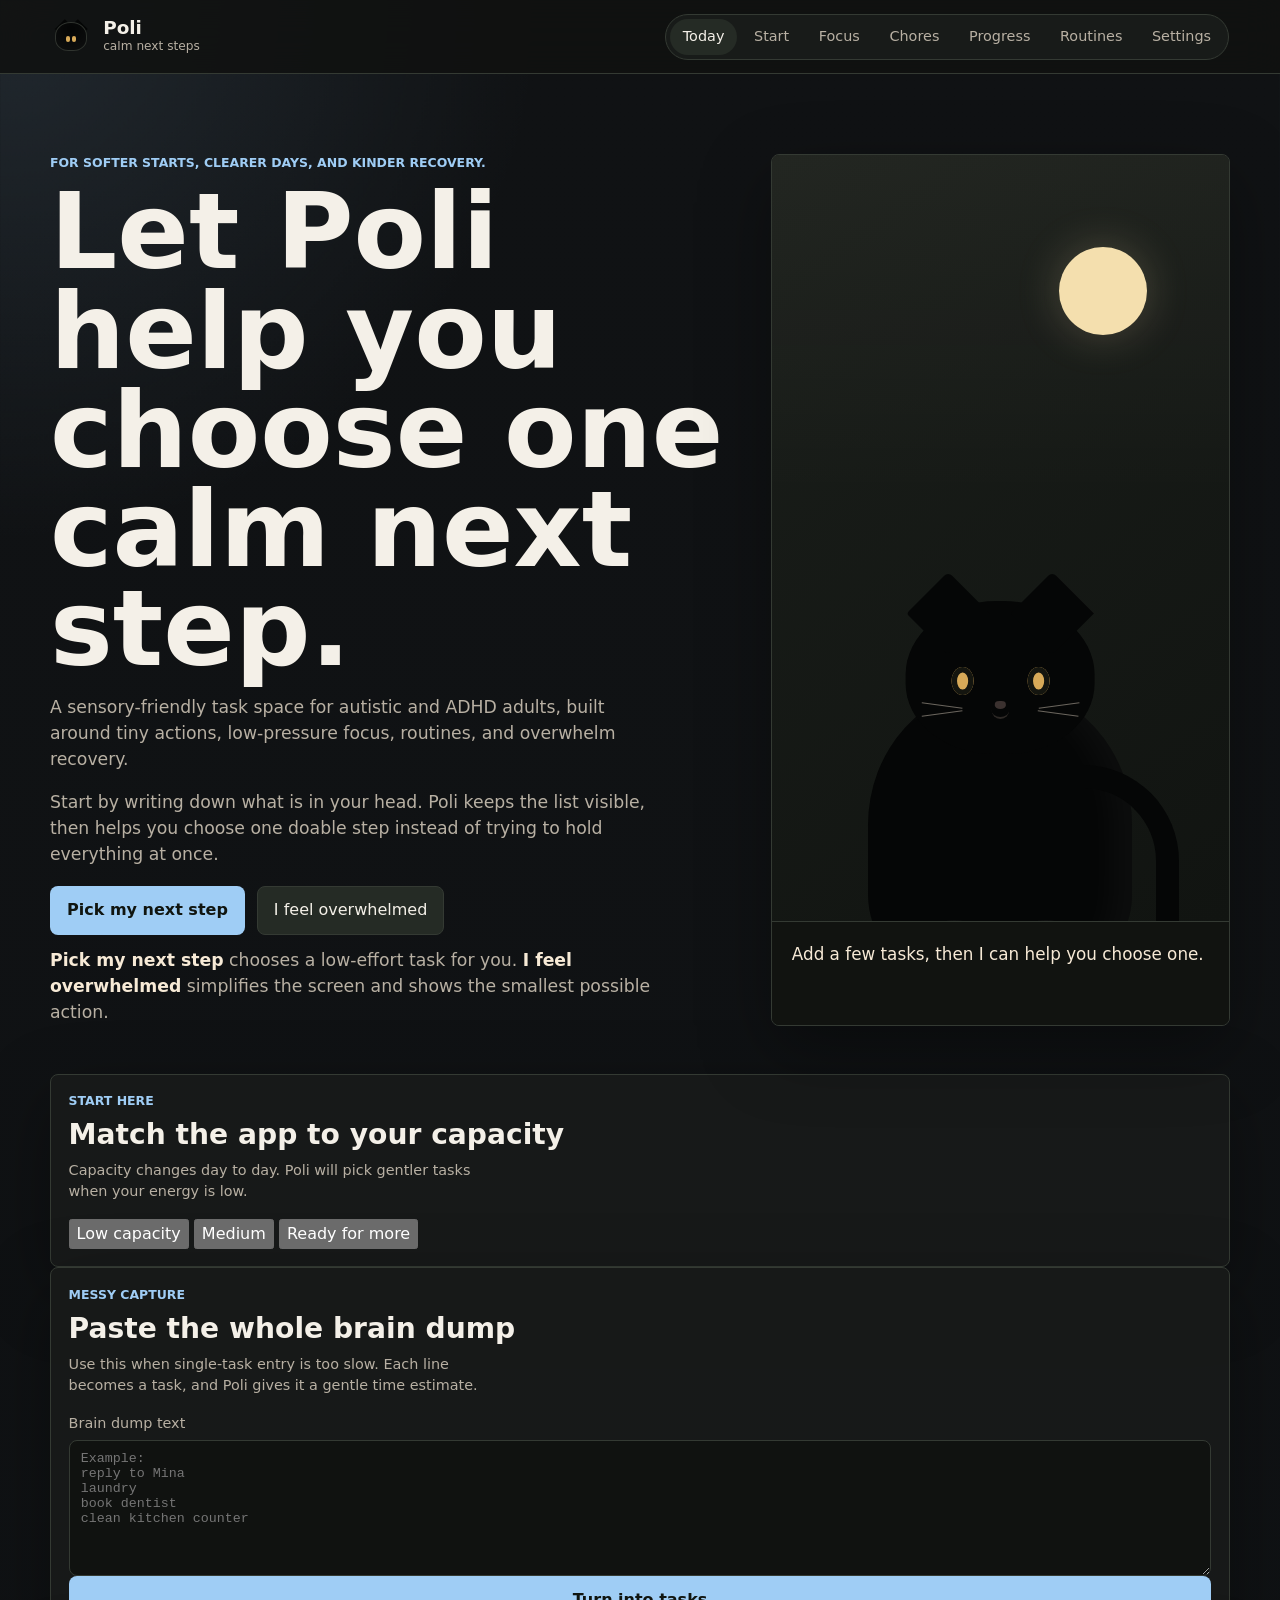
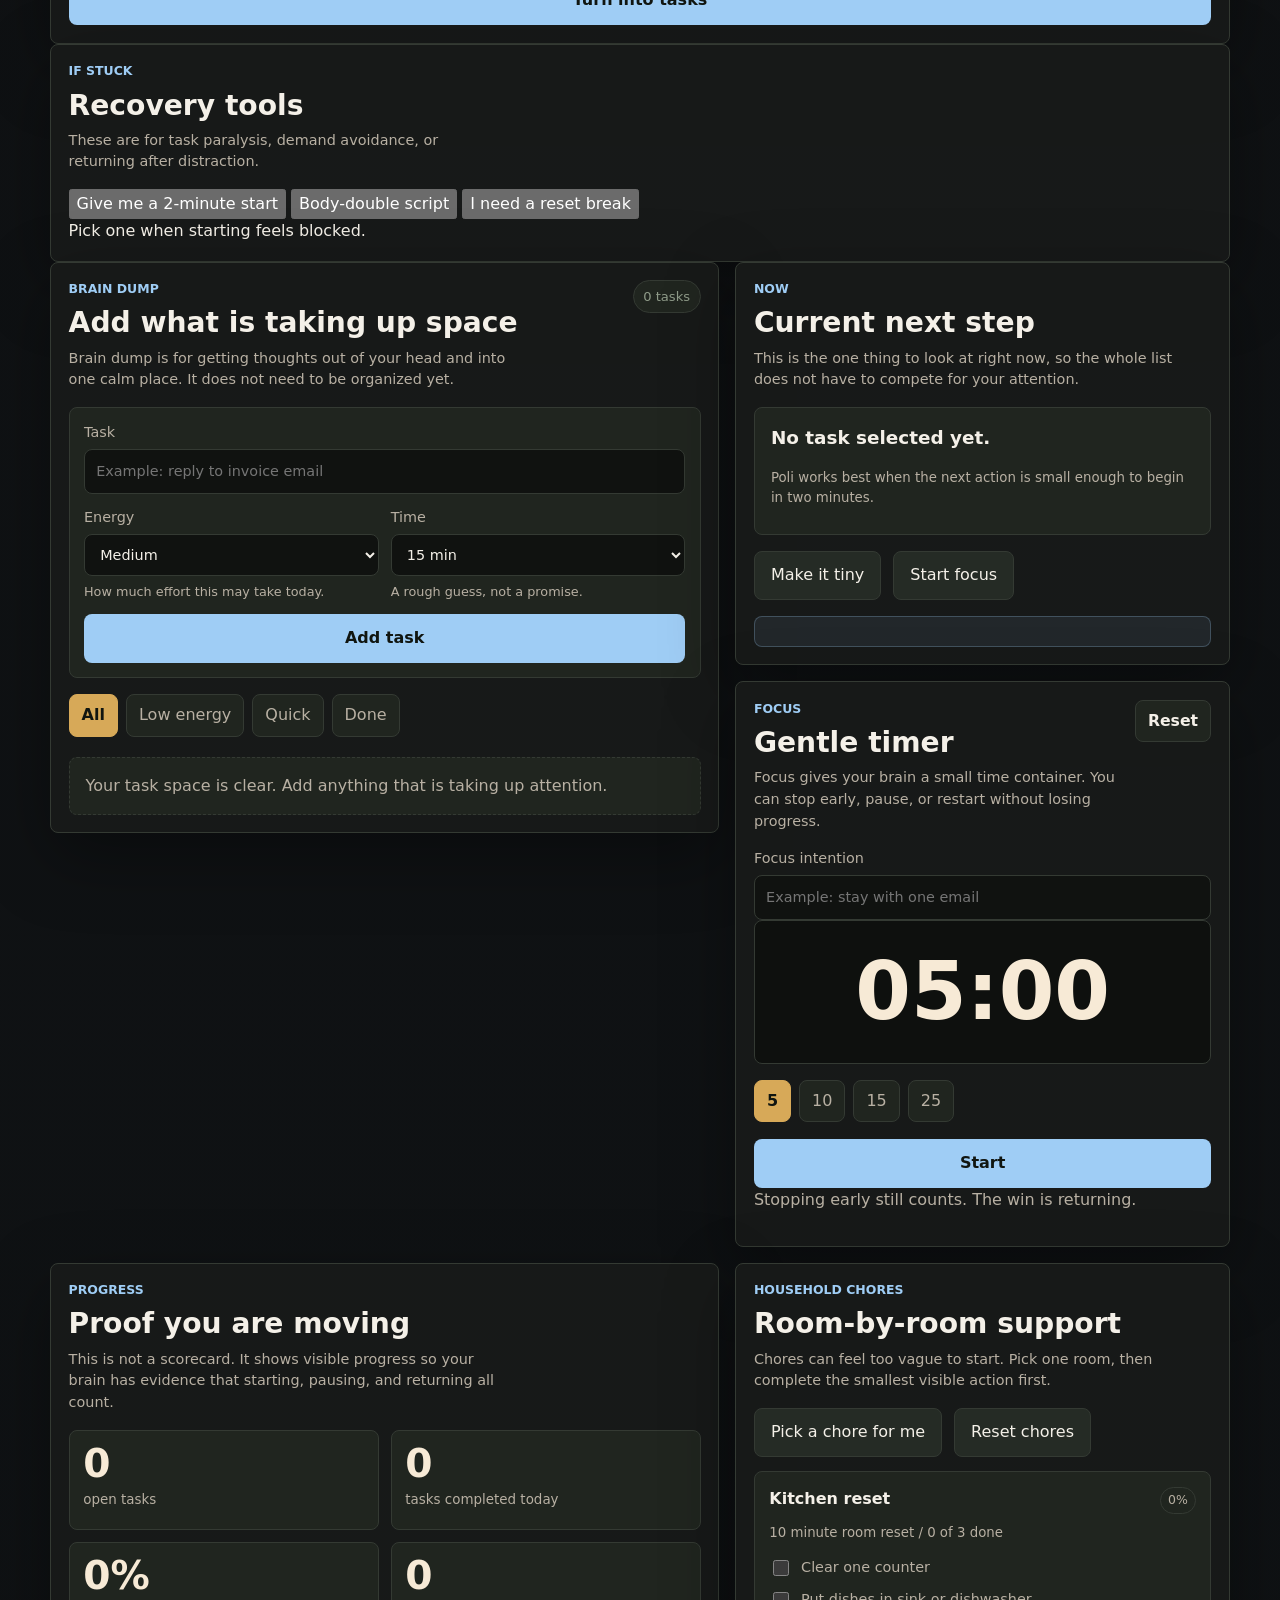
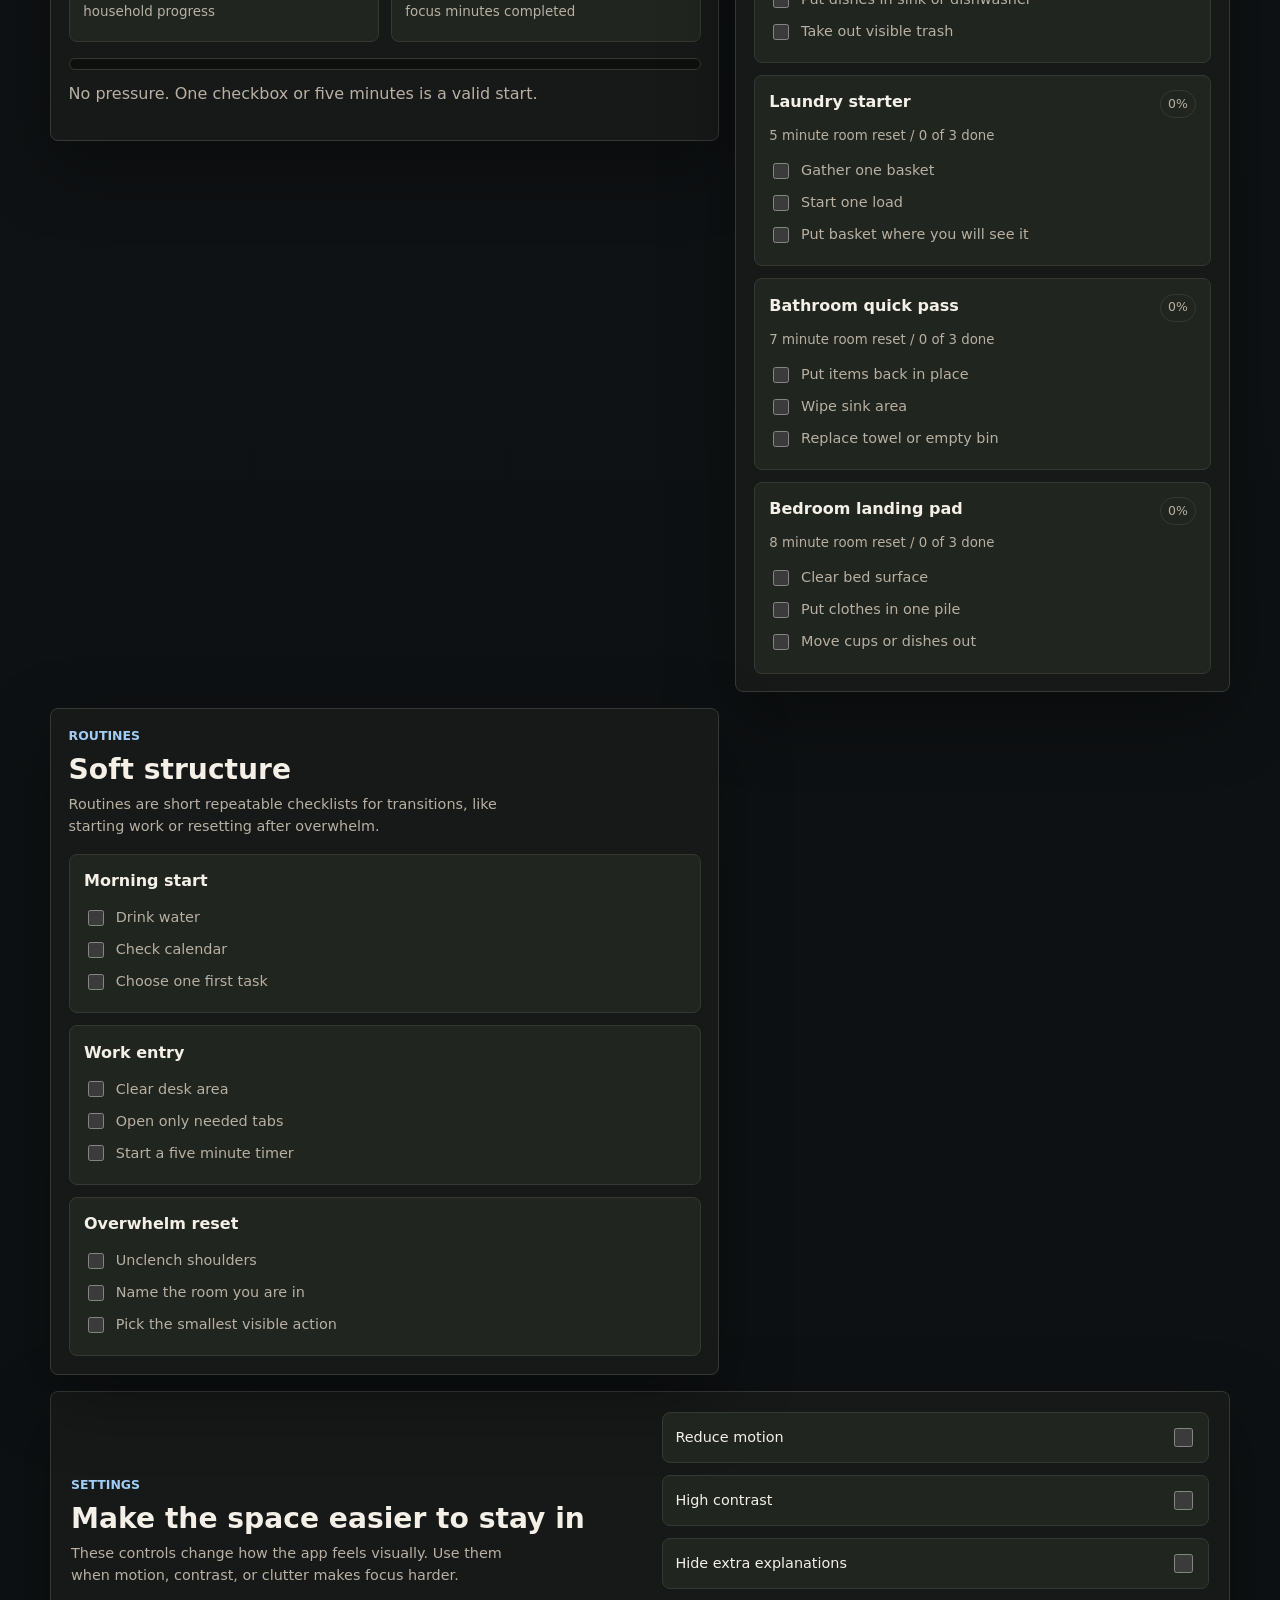
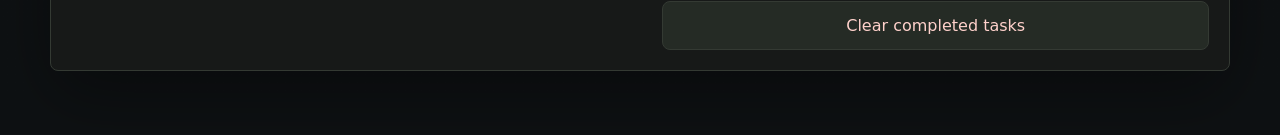
==== index.html @ 19260f9b "Refactor: Move files to root directory" ====
<!doctype html>
<html lang="en">
  <head>
    <meta charset="utf-8">
    <meta name="viewport" content="width=device-width, initial-scale=1">
    <meta name="description" content="Poli is a calm, sensory-friendly productivity app for autistic and ADHD adults.">
    <title>Poli | Calm Productivity</title>
    <link rel="stylesheet" href="styles.css">
  </head>
  <body>
    <div class="app-shell" data-theme="dim">
      <header class="topbar">
        <a class="brand" href="#today" aria-label="Poli home">
          <span class="cat-mark" aria-hidden="true">
            <span class="cat-ear left"></span>
            <span class="cat-ear right"></span>
            <span class="cat-face">
              <span class="cat-eye left"></span>
              <span class="cat-eye right"></span>
            </span>
          </span>
          <span>
            <strong>Poli</strong>
            <small>calm next steps</small>
          </span>
        </a>

        <nav class="section-tabs" aria-label="App sections">
          <a href="#today" class="active">Today</a>
          <a href="#start">Start</a>
          <a href="#focus">Focus</a>
          <a href="#chores">Chores</a>
          <a href="#dashboard">Progress</a>
          <a href="#routines">Routines</a>
          <a href="#settings">Settings</a>
        </nav>
      </header>

      <main>
        <section class="hero" id="today" aria-labelledby="hero-title">
          <div class="hero-copy">
            <p class="eyebrow">For softer starts, clearer days, and kinder recovery.</p>
            <h1 id="hero-title">Let Poli help you choose one calm next step.</h1>
            <p>
              A sensory-friendly task space for autistic and ADHD adults, built around tiny actions,
              low-pressure focus, routines, and overwhelm recovery.
            </p>
            <p class="help-copy">
              Start by writing down what is in your head. Poli keeps the list visible, then helps you
              choose one doable step instead of trying to hold everything at once.
            </p>
            <div class="hero-actions">
              <button class="primary-action" id="pickTaskButton" type="button">Pick my next step</button>
              <button class="secondary-action" id="overwhelmButton" type="button">I feel overwhelmed</button>
            </div>
            <p class="button-help">
              <strong>Pick my next step</strong> chooses a low-effort task for you. <strong>I feel overwhelmed</strong>
              simplifies the screen and shows the smallest possible action.
            </p>
          </div>

          <aside class="companion-panel" aria-label="Poli companion">
            <div class="cat-portrait" aria-hidden="true">
              <div class="moon"></div>
              <div class="cat-body">
                <div class="cat-head">
                  <span class="portrait-ear left"></span>
                  <span class="portrait-ear right"></span>
                  <span class="portrait-eye left"></span>
                  <span class="portrait-eye right"></span>
                  <span class="portrait-nose"></span>
                  <span class="portrait-mouth"></span>
                  <span class="whisker whisker-left-one"></span>
                  <span class="whisker whisker-left-two"></span>
                  <span class="whisker whisker-right-one"></span>
                  <span class="whisker whisker-right-two"></span>
                </div>
                <span class="cat-paw left"></span>
                <span class="cat-paw right"></span>
                <div class="cat-tail"></div>
              </div>
            </div>
            <div class="poli-note" id="poliNote" aria-live="polite">
              Add a few tasks, then I can help you choose one.
            </div>
          </aside>
        </section>

        <section class="launch-pad" id="start" aria-label="Start support">
          <div class="panel checkin-panel">
            <div class="panel-heading">
              <div>
                <p class="eyebrow">Start here</p>
                <h2>Match the app to your capacity</h2>
                <p class="section-help">
                  Capacity changes day to day. Poli will pick gentler tasks when your energy is low.
                </p>
              </div>
            </div>
            <div class="capacity-options" aria-label="Current capacity">
              <button type="button" data-capacity="low">Low capacity</button>
              <button type="button" data-capacity="medium" class="active">Medium</button>
              <button type="button" data-capacity="high">Ready for more</button>
            </div>
          </div>

          <div class="panel capture-panel">
            <div class="panel-heading">
              <div>
                <p class="eyebrow">Messy capture</p>
                <h2>Paste the whole brain dump</h2>
                <p class="section-help">
                  Use this when single-task entry is too slow. Each line becomes a task, and Poli gives it
                  a gentle time estimate.
                </p>
              </div>
            </div>
            <label>
              Brain dump text
              <textarea id="brainDumpText" rows="5" placeholder="Example:
reply to Mina
laundry
book dentist
clean kitchen counter"></textarea>
            </label>
            <button class="primary-action full" id="compileDumpButton" type="button">Turn into tasks</button>
          </div>

          <div class="panel rescue-panel">
            <div class="panel-heading">
              <div>
                <p class="eyebrow">If stuck</p>
                <h2>Recovery tools</h2>
                <p class="section-help">
                  These are for task paralysis, demand avoidance, or returning after distraction.
                </p>
              </div>
            </div>
            <div class="rescue-actions">
              <button type="button" id="twoMinuteButton">Give me a 2-minute start</button>
              <button type="button" id="bodyDoubleButton">Body-double script</button>
              <button type="button" id="breakButton">I need a reset break</button>
            </div>
            <div class="rescue-output" id="rescueOutput" aria-live="polite">
              Pick one when starting feels blocked.
            </div>
          </div>
        </section>

        <section class="workspace-grid" aria-label="Productivity workspace">
          <div class="panel task-panel">
            <div class="panel-heading">
              <div>
                <p class="eyebrow">Brain dump</p>
                <h2>Add what is taking up space</h2>
                <p class="section-help">
                  Brain dump is for getting thoughts out of your head and into one calm place. It does
                  not need to be organized yet.
                </p>
              </div>
              <span class="task-count" id="taskCount">0 tasks</span>
            </div>

            <form class="task-form" id="taskForm">
              <label>
                Task
                <input id="taskTitle" type="text" maxlength="90" placeholder="Example: reply to invoice email" required>
              </label>
              <div class="form-row">
                <label>
                  Energy
                  <select id="taskEnergy">
                    <option value="low">Low</option>
                    <option value="medium" selected>Medium</option>
                    <option value="high">High</option>
                  </select>
                  <span class="field-help">How much effort this may take today.</span>
                </label>
                <label>
                  Time
                  <select id="taskTime">
                    <option value="5">5 min</option>
                    <option value="10">10 min</option>
                    <option value="15" selected>15 min</option>
                    <option value="25">25 min</option>
                    <option value="45">45 min</option>
                  </select>
                  <span class="field-help">A rough guess, not a promise.</span>
                </label>
              </div>
              <button class="primary-action full" type="submit">Add task</button>
            </form>

            <div class="filters" aria-label="Task filters">
              <button type="button" class="chip active" data-filter="all">All</button>
              <button type="button" class="chip" data-filter="low">Low energy</button>
              <button type="button" class="chip" data-filter="quick">Quick</button>
              <button type="button" class="chip" data-filter="done">Done</button>
            </div>

            <ul class="task-list" id="taskList" aria-live="polite"></ul>
          </div>

          <div class="panel next-panel">
            <div class="panel-heading">
              <div>
                <p class="eyebrow">Now</p>
                <h2>Current next step</h2>
                <p class="section-help">
                  This is the one thing to look at right now, so the whole list does not have to compete
                  for your attention.
                </p>
              </div>
            </div>
            <div class="next-card" id="nextCard">
              <p>No task selected yet.</p>
              <small>Poli works best when the next action is small enough to begin in two minutes.</small>
            </div>
            <div class="micro-actions">
              <button type="button" id="makeTinyButton">Make it tiny</button>
              <button type="button" id="startFocusButton">Start focus</button>
            </div>
            <div class="tiny-steps" id="tinySteps" hidden></div>
          </div>

          <div class="panel focus-panel" id="focus">
            <div class="panel-heading">
              <div>
                <p class="eyebrow">Focus</p>
                <h2>Gentle timer</h2>
                <p class="section-help">
                  Focus gives your brain a small time container. You can stop early, pause, or restart
                  without losing progress.
                </p>
              </div>
              <button type="button" class="icon-button" id="resetTimerButton" aria-label="Reset timer">Reset</button>
            </div>
            <label>
              Focus intention
              <input id="focusIntent" type="text" maxlength="80" placeholder="Example: stay with one email">
            </label>
            <div class="timer-display" id="timerDisplay">05:00</div>
            <div class="timer-progress" aria-label="Timer progress">
              <span id="timerProgressFill"></span>
            </div>
            <div class="timer-options" aria-label="Timer length">
              <button type="button" data-minutes="5" class="active">5</button>
              <button type="button" data-minutes="10">10</button>
              <button type="button" data-minutes="15">15</button>
              <button type="button" data-minutes="25">25</button>
            </div>
            <button class="primary-action full" type="button" id="timerToggleButton">Start</button>
            <p class="gentle-copy">Stopping early still counts. The win is returning.</p>
          </div>

          <div class="panel dashboard-panel" id="dashboard">
            <div class="panel-heading">
              <div>
                <p class="eyebrow">Progress</p>
                <h2>Proof you are moving</h2>
                <p class="section-help">
                  This is not a scorecard. It shows visible progress so your brain has evidence that
                  starting, pausing, and returning all count.
                </p>
              </div>
            </div>
            <div class="progress-grid" id="progressGrid" aria-live="polite"></div>
            <div class="progress-bar" aria-label="Today's completion progress">
              <span id="progressBarFill"></span>
            </div>
            <p class="gentle-copy" id="progressMessage">Add a task or chore to begin tracking progress.</p>
          </div>

          <div class="panel chores-panel" id="chores">
            <div class="panel-heading">
              <div>
                <p class="eyebrow">Household chores</p>
                <h2>Room-by-room support</h2>
                <p class="section-help">
                  Chores can feel too vague to start. Pick one room, then complete the smallest visible
                  action first.
                </p>
              </div>
            </div>
            <div class="chore-tools">
              <button type="button" class="secondary-action" id="pickChoreButton">Pick a chore for me</button>
              <button type="button" class="secondary-action" id="resetChoresButton">Reset chores</button>
            </div>
            <div class="chore-list" id="choreList"></div>
          </div>

          <div class="panel routine-panel" id="routines">
            <div class="panel-heading">
              <div>
                <p class="eyebrow">Routines</p>
                <h2>Soft structure</h2>
                <p class="section-help">
                  Routines are short repeatable checklists for transitions, like starting work or resetting
                  after overwhelm.
                </p>
              </div>
            </div>
            <div class="routine-list" id="routineList"></div>
          </div>
        </section>

        <section class="settings-band" id="settings" aria-labelledby="settings-title">
          <div>
            <p class="eyebrow">Settings</p>
            <h2 id="settings-title">Make the space easier to stay in</h2>
            <p class="section-help">
              These controls change how the app feels visually. Use them when motion, contrast, or clutter
              makes focus harder.
            </p>
          </div>
          <div class="settings-grid">
            <label class="toggle-row">
              <span>Reduce motion</span>
              <input id="motionToggle" type="checkbox">
            </label>
            <label class="toggle-row">
              <span>High contrast</span>
              <input id="contrastToggle" type="checkbox">
            </label>
            <label class="toggle-row">
              <span>Hide extra explanations</span>
              <input id="helpToggle" type="checkbox">
            </label>
            <button class="danger-action" id="clearDoneButton" type="button">Clear completed tasks</button>
          </div>
        </section>
      </main>
    </div>

    <script src="app.js"></script>
  </body>
</html>
---- styles.css ----
:root {
  color-scheme: dark;
  --bg: #101211;
  --surface: #181b19;
  --surface-soft: #20251f;
  --surface-lift: #252b25;
  --text: #f4f0e8;
  --muted: #b8b0a3;
  --quiet: #8f9b89;
  --line: #343a33;
  --cat: #050606;
  --cream: #f7ead6;
  --sage: #9fcdf5;
  --sage-dark: #5c8fbd;
  --amber: #d7a958;
  --rose: #bd7c76;
  --shadow: 0 24px 70px rgba(0, 0, 0, .34);
  --radius: 8px;
  --focus: 0 0 0 3px rgba(215, 169, 88, .36);
}

* {
  box-sizing: border-box;
}

html {
  scroll-behavior: smooth;
}

body {
  margin: 0;
  min-width: 320px;
  background: var(--bg);
  color: var(--text);
  font-family: Inter, ui-sans-serif, system-ui, -apple-system, BlinkMacSystemFont, "Segoe UI", sans-serif;
  line-height: 1.5;
}

button,
input,
select {
  font: inherit;
}

button {
  cursor: pointer;
}

a {
  color: inherit;
  text-decoration: none;
}

.app-shell {
  min-height: 100vh;
  background:
    radial-gradient(circle at top left, rgba(159, 205, 245, .12), transparent 34rem),
    linear-gradient(180deg, #101214 0%, #0e1113 100%);
}

.app-shell.high-contrast {
  --bg: #000;
  --surface: #101010;
  --surface-soft: #171717;
  --surface-lift: #222;
  --text: #fff;
  --muted: #e1e1e1;
  --quiet: #d2d2d2;
  --line: #666;
  --sage: #bde5ff;
  --amber: #ffd36e;
}

.topbar {
  position: sticky;
  top: 0;
  z-index: 10;
  display: flex;
  align-items: center;
  justify-content: space-between;
  gap: 1rem;
  padding: .85rem clamp(1rem, 4vw, 3.5rem);
  background: rgba(16, 18, 17, .88);
  border-bottom: 1px solid var(--line);
  backdrop-filter: blur(18px);
}

.brand {
  display: inline-flex;
  align-items: center;
  gap: .75rem;
  min-width: max-content;
}

.brand strong {
  display: block;
  font-size: 1.15rem;
  line-height: 1.05;
}

.brand small {
  display: block;
  color: var(--muted);
  font-size: .76rem;
}

.cat-mark {
  position: relative;
  display: inline-grid;
  place-items: center;
  width: 2.5rem;
  height: 2.5rem;
}

.cat-face {
  position: relative;
  z-index: 1;
  width: 2rem;
  height: 1.8rem;
  border-radius: 48% 48% 42% 42%;
  background: var(--cat);
  border: 1px solid #30342f;
  box-shadow: inset 0 -8px 16px rgba(255, 255, 255, .04);
}

.cat-ear,
.portrait-ear {
  position: absolute;
  background: var(--cat);
  transform: rotate(45deg);
}

.cat-ear {
  top: .32rem;
  width: .85rem;
  height: .85rem;
}

.cat-ear.left {
  left: .4rem;
}

.cat-ear.right {
  right: .4rem;
}

.cat-eye {
  position: absolute;
  top: .78rem;
  width: .25rem;
  height: .38rem;
  border-radius: 99px;
  background: var(--amber);
}

.cat-eye.left {
  left: .62rem;
}

.cat-eye.right {
  right: .62rem;
}

.section-tabs {
  display: flex;
  gap: .25rem;
  padding: .25rem;
  background: var(--surface);
  border: 1px solid var(--line);
  border-radius: 999px;
  overflow-x: auto;
}

.section-tabs a {
  flex: 0 0 auto;
  padding: .45rem .8rem;
  border-radius: 999px;
  color: var(--muted);
  font-size: .9rem;
}

.section-tabs a.active,
.section-tabs a:hover {
  background: var(--surface-lift);
  color: var(--text);
}

main {
  width: min(1180px, calc(100% - 2rem));
  margin: 0 auto;
  padding: 2rem 0 4rem;
}

.hero {
  display: grid;
  grid-template-columns: minmax(0, 1.2fr) minmax(280px, .8fr);
  gap: clamp(1rem, 3vw, 2rem);
  align-items: stretch;
  min-height: min(680px, calc(100vh - 5.5rem));
  padding: clamp(1.25rem, 4vw, 3rem) 0;
}

.hero-copy {
  display: flex;
  flex-direction: column;
  justify-content: center;
  max-width: 720px;
}

.eyebrow {
  margin: 0 0 .6rem;
  color: var(--sage);
  font-size: .78rem;
  font-weight: 800;
  letter-spacing: 0;
  text-transform: uppercase;
}

h1,
h2,
p {
  margin-top: 0;
}

h1 {
  max-width: 12ch;
  margin-bottom: 1rem;
  font-size: clamp(3rem, 9vw, 6.6rem);
  line-height: .94;
  letter-spacing: 0;
}

h2 {
  margin-bottom: 0;
  font-size: clamp(1.35rem, 2.2vw, 2rem);
  line-height: 1.08;
  letter-spacing: 0;
}

.hero-copy > p:not(.eyebrow) {
  max-width: 56ch;
  color: var(--muted);
  font-size: 1.08rem;
}

.help-copy,
.button-help,
.section-help,
.field-help {
  color: var(--muted);
}

.help-copy {
  max-width: 58ch;
  margin-bottom: .15rem;
  font-size: .98rem;
}

.button-help {
  max-width: 56ch;
  margin: .8rem 0 0;
  font-size: .9rem;
}

.button-help strong {
  color: var(--cream);
}

.section-help {
  max-width: 48ch;
  margin: .55rem 0 0;
  font-size: .9rem;
}

.field-help {
  display: block;
  font-size: .8rem;
}

.hero-actions,
.micro-actions {
  display: flex;
  flex-wrap: wrap;
  gap: .75rem;
  margin-top: 1rem;
}

.primary-action,
.secondary-action,
.danger-action,
.micro-actions button,
.chip,
.timer-options button,
.icon-button {
  min-height: 2.65rem;
  border: 1px solid transparent;
  border-radius: var(--radius);
  transition: transform .18s ease, border-color .18s ease, background .18s ease;
}

.primary-action {
  padding: .72rem 1rem;
  background: var(--sage);
  color: #101510;
  font-weight: 800;
}

.secondary-action,
.micro-actions button,
.danger-action {
  padding: .72rem 1rem;
  background: var(--surface-lift);
  color: var(--text);
  border-color: var(--line);
}

.danger-action {
  color: #ffd1cb;
}

.full {
  width: 100%;
}

button:hover {
  transform: translateY(-1px);
}

button:focus-visible,
input:focus-visible,
select:focus-visible,
a:focus-visible {
  outline: none;
  box-shadow: var(--focus);
}

.companion-panel,
.panel,
.settings-band {
  background: color-mix(in srgb, var(--surface) 92%, transparent);
  border: 1px solid var(--line);
  border-radius: var(--radius);
  box-shadow: var(--shadow);
}

.companion-panel {
  display: flex;
  flex-direction: column;
  justify-content: end;
  min-height: 520px;
  overflow: hidden;
}

.cat-portrait {
  position: relative;
  flex: 1;
  min-height: 370px;
  overflow: hidden;
  background:
    linear-gradient(180deg, rgba(247, 234, 214, .04), transparent 45%),
    linear-gradient(145deg, #1a1e1a, #111411);
}

.moon {
  position: absolute;
  top: 12%;
  right: 18%;
  width: 5.5rem;
  aspect-ratio: 1;
  border-radius: 50%;
  background: #f4dfae;
  box-shadow: 0 0 44px rgba(244, 223, 174, .22);
}

.cat-body {
  position: absolute;
  left: 50%;
  bottom: -3.4rem;
  width: min(16.5rem, 66%);
  height: 18rem;
  transform: translateX(-50%);
  border-radius: 48% 48% 28% 28%;
  background: #050606;
  box-shadow: inset -20px 0 34px rgba(255, 255, 255, .035);
}

.cat-head {
  position: absolute;
  left: 50%;
  top: -5.4rem;
  width: 11.8rem;
  height: 9.6rem;
  transform: translateX(-50%);
  border-radius: 48% 48% 46% 46%;
  background: #050606;
}

.portrait-ear {
  top: -1.05rem;
  width: 3.7rem;
  height: 3.7rem;
  border-radius: .35rem 0 .35rem .2rem;
}

.portrait-ear.left {
  left: .8rem;
}

.portrait-ear.right {
  right: .8rem;
}

.portrait-eye {
  position: absolute;
  top: 4.15rem;
  width: 1.35rem;
  height: 1.75rem;
  border-radius: 50%;
  background: var(--amber);
  box-shadow: inset 0 0 0 .34rem #14150f;
}

.portrait-eye.left {
  left: 2.85rem;
}

.portrait-eye.right {
  right: 2.85rem;
}

.portrait-nose {
  position: absolute;
  left: 50%;
  top: 6.25rem;
  width: .72rem;
  height: .5rem;
  transform: translateX(-50%);
  border-radius: 55% 55% 70% 70%;
  background: #3b312f;
}

.portrait-mouth {
  position: absolute;
  left: 50%;
  top: 6.85rem;
  width: 1.15rem;
  height: .58rem;
  transform: translateX(-50%);
  border-bottom: 2px solid #2e2926;
  border-radius: 0 0 999px 999px;
}

.whisker {
  position: absolute;
  top: 6.55rem;
  width: 2.55rem;
  height: 1px;
  background: rgba(247, 234, 214, .42);
}

.whisker-left-one {
  left: .95rem;
  transform: rotate(8deg);
}

.whisker-left-two {
  left: 1rem;
  top: 7.02rem;
  transform: rotate(-8deg);
}

.whisker-right-one {
  right: .95rem;
  transform: rotate(-8deg);
}

.whisker-right-two {
  right: 1rem;
  top: 7.02rem;
  transform: rotate(8deg);
}

.cat-paw {
  position: absolute;
  bottom: 1.2rem;
  width: 3.2rem;
  height: 2.25rem;
  border-radius: 48% 48% 42% 42%;
  background: #070808;
  box-shadow: inset 0 8px 12px rgba(255, 255, 255, .03);
}

.cat-paw.left {
  left: 3.8rem;
}

.cat-paw.right {
  right: 3.8rem;
}

.cat-tail {
  position: absolute;
  right: -2.9rem;
  bottom: 3.1rem;
  width: 6rem;
  height: 10rem;
  border: 1.45rem solid #050606;
  border-left: 0;
  border-bottom: 0;
  border-radius: 0 99px 0 0;
}

.poli-note {
  position: relative;
  z-index: 2;
  min-height: 6.5rem;
  padding: 1.25rem;
  color: var(--cream);
  background: #111310;
  border-top: 1px solid var(--line);
  font-size: 1.05rem;
}

.workspace-grid {
  display: grid;
  grid-template-columns: minmax(0, 1.15fr) minmax(280px, .85fr);
  gap: 1rem;
  align-items: start;
}

.panel {
  padding: 1.1rem;
}

.task-panel {
  grid-row: span 2;
}

.panel-heading {
  display: flex;
  align-items: start;
  justify-content: space-between;
  flex-wrap: wrap;
  gap: 1rem;
  margin-bottom: 1rem;
}

.panel-heading > div {
  flex: 1 1 18rem;
  min-width: 0;
}

.task-count {
  padding: .35rem .6rem;
  color: var(--quiet);
  background: var(--surface-soft);
  border: 1px solid var(--line);
  border-radius: 999px;
  font-size: .82rem;
  white-space: nowrap;
}

.task-form {
  display: grid;
  gap: .8rem;
  padding: .9rem;
  margin-bottom: 1rem;
  background: var(--surface-soft);
  border: 1px solid var(--line);
  border-radius: var(--radius);
}

label {
  display: grid;
  gap: .35rem;
  color: var(--muted);
  font-size: .9rem;
}

input,
select,
textarea {
  width: 100%;
  min-height: 2.65rem;
  padding: .65rem .7rem;
  color: var(--text);
  background: #101210;
  border: 1px solid var(--line);
  border-radius: var(--radius);
}

textarea {
  min-height: 8.5rem;
  resize: vertical;
}

.form-row {
  display: grid;
  grid-template-columns: 1fr 1fr;
  gap: .75rem;
}

.filters,
.timer-options {
  display: flex;
  gap: .5rem;
  overflow-x: auto;
  padding-bottom: .25rem;
}

.chip,
.timer-options button {
  flex: 0 0 auto;
  padding: .5rem .75rem;
  color: var(--muted);
  background: var(--surface-soft);
  border-color: var(--line);
}

.chip.active,
.timer-options button.active {
  color: #101510;
  background: var(--amber);
  border-color: var(--amber);
  font-weight: 800;
}

.task-list {
  display: grid;
  gap: .75rem;
  padding: 0;
  margin: 1rem 0 0;
  list-style: none;
}

.task-item {
  display: grid;
  gap: .6rem;
  padding: .9rem;
  background: #121512;
  border: 1px solid var(--line);
  border-radius: var(--radius);
}

.task-item.done {
  opacity: .68;
}

.task-main {
  display: flex;
  align-items: start;
  gap: .75rem;
}

.task-main input {
  width: 1.2rem;
  min-height: 1.2rem;
  margin-top: .2rem;
  accent-color: var(--sage);
}

.task-title {
  margin: 0;
  color: var(--text);
  font-weight: 800;
  overflow-wrap: anywhere;
}

.task-item.done .task-title {
  text-decoration: line-through;
}

.task-meta {
  display: flex;
  flex-wrap: wrap;
  gap: .4rem;
}

.pill {
  padding: .22rem .45rem;
  color: var(--muted);
  background: var(--surface-soft);
  border: 1px solid var(--line);
  border-radius: 999px;
  font-size: .78rem;
}

.task-actions {
  display: flex;
  flex-wrap: wrap;
  gap: .5rem;
}

.task-actions button {
  min-height: 2.15rem;
  padding: .35rem .6rem;
  color: var(--text);
  background: var(--surface-lift);
  border: 1px solid var(--line);
  border-radius: var(--radius);
}

.next-card {
  display: grid;
  gap: .4rem;
  min-height: 8rem;
  padding: 1rem;
  background: var(--surface-soft);
  border: 1px solid var(--line);
  border-radius: var(--radius);
}

.next-card p {
  margin-bottom: 0;
  font-size: 1.15rem;
  font-weight: 850;
  overflow-wrap: anywhere;
}

.next-card small,
.gentle-copy {
  color: var(--muted);
}

.tiny-steps {
  display: grid;
  gap: .55rem;
  margin-top: 1rem;
  padding: .9rem;
  background: rgba(159, 205, 245, .08);
  border: 1px solid rgba(159, 205, 245, .25);
  border-radius: var(--radius);
}

.tiny-steps p {
  margin-bottom: 0;
  color: var(--sage);
  font-weight: 800;
}

.tiny-steps ol {
  margin: 0;
  padding-left: 1.25rem;
  color: var(--muted);
}

.timer-display {
  display: grid;
  place-items: center;
  min-height: 9rem;
  margin-bottom: 1rem;
  color: var(--cream);
  background: #0e100e;
  border: 1px solid var(--line);
  border-radius: var(--radius);
  font-size: clamp(3rem, 7vw, 5rem);
  font-variant-numeric: tabular-nums;
  font-weight: 900;
}

.focus-panel .panel-heading {
  align-items: start;
}

.timer-options {
  margin-bottom: .8rem;
}

.icon-button {
  width: auto;
  min-width: 4.8rem;
  padding: .45rem .7rem;
  color: var(--text);
  background: var(--surface-soft);
  border-color: var(--line);
  font-size: .98rem;
  font-weight: 800;
}

.routine-list,
.chore-list {
  display: grid;
  gap: .75rem;
}

.routine,
.chore-card {
  padding: .9rem;
  background: var(--surface-soft);
  border: 1px solid var(--line);
  border-radius: var(--radius);
}

.routine h3,
.chore-card h3 {
  margin: 0 0 .55rem;
  font-size: 1rem;
}

.routine label,
.chore-card label {
  display: flex;
  align-items: center;
  gap: .55rem;
  min-height: 2rem;
}

.routine input,
.chore-card input {
  width: 1rem;
  min-height: 1rem;
  accent-color: var(--sage);
}

.dashboard-panel,
.chores-panel {
  grid-column: span 1;
}

.progress-grid {
  display: grid;
  grid-template-columns: repeat(2, minmax(0, 1fr));
  gap: .75rem;
}

.stat-card {
  min-height: 6.25rem;
  padding: .85rem;
  background: var(--surface-soft);
  border: 1px solid var(--line);
  border-radius: var(--radius);
}

.stat-card strong {
  display: block;
  color: var(--cream);
  font-size: clamp(1.75rem, 4vw, 2.45rem);
  line-height: 1;
}

.stat-card span {
  display: block;
  margin-top: .45rem;
  color: var(--muted);
  font-size: .84rem;
}

.progress-bar {
  height: .8rem;
  margin: 1rem 0 .75rem;
  overflow: hidden;
  background: #0e100e;
  border: 1px solid var(--line);
  border-radius: 999px;
}

.progress-bar span {
  display: block;
  width: 0%;
  height: 100%;
  background: linear-gradient(90deg, var(--sage), var(--amber));
}

.chore-tools {
  display: flex;
  flex-wrap: wrap;
  gap: .75rem;
  margin-bottom: .9rem;
}

.chore-card-header {
  display: flex;
  align-items: start;
  justify-content: space-between;
  gap: .75rem;
  margin-bottom: .5rem;
}

.chore-card small {
  color: var(--muted);
}

.settings-band {
  display: grid;
  grid-template-columns: minmax(0, 1fr) minmax(280px, .95fr);
  gap: 1rem;
  align-items: center;
  margin-top: 1rem;
  padding: 1.25rem;
}

.settings-grid {
  display: grid;
  gap: .75rem;
}

.toggle-row {
  display: flex;
  align-items: center;
  justify-content: space-between;
  gap: 1rem;
  min-height: 3rem;
  padding: .75rem;
  color: var(--text);
  background: var(--surface-soft);
  border: 1px solid var(--line);
  border-radius: var(--radius);
}

.toggle-row input {
  width: 1.2rem;
  min-height: 1.2rem;
  accent-color: var(--amber);
}

.empty-state {
  padding: 1rem;
  color: var(--muted);
  background: var(--surface-soft);
  border: 1px dashed var(--line);
  border-radius: var(--radius);
}

.reduced-motion *,
.reduced-motion *::before,
.reduced-motion *::after {
  scroll-behavior: auto !important;
  transition: none !important;
  animation: none !important;
}

@media (max-width: 850px) {
  .topbar {
    position: static;
    align-items: stretch;
    flex-direction: column;
  }

  .section-tabs {
    width: 100%;
  }

  .hero,
  .workspace-grid,
  .settings-band {
    grid-template-columns: 1fr;
  }

  .hero {
    min-height: auto;
    padding-top: 1rem;
  }

  h1 {
    max-width: 11ch;
  }

  .companion-panel {
    min-height: 460px;
  }

  .progress-grid {
    grid-template-columns: repeat(4, minmax(0, 1fr));
  }
}

@media (max-width: 560px) {
  main {
    width: min(100% - 1rem, 1180px);
    padding-top: .75rem;
  }

  h1 {
    font-size: clamp(2.6rem, 18vw, 4.2rem);
  }

  .form-row {
    grid-template-columns: 1fr;
  }

  .hero-actions > *,
  .micro-actions > *,
  .chore-tools > * {
    width: 100%;
  }

  .panel-heading {
    display: grid;
    grid-template-columns: 1fr;
  }

  .icon-button {
    justify-self: start;
  }

  .companion-panel {
    min-height: 390px;
  }

  .cat-portrait {
    min-height: 290px;
  }

  .progress-grid {
    grid-template-columns: 1fr 1fr;
  }

  .cat-head {
    width: 9.7rem;
    height: 8.3rem;
  }

  .portrait-eye.left {
    left: 2.35rem;
  }

  .portrait-eye.right {
    right: 2.35rem;
  }
}
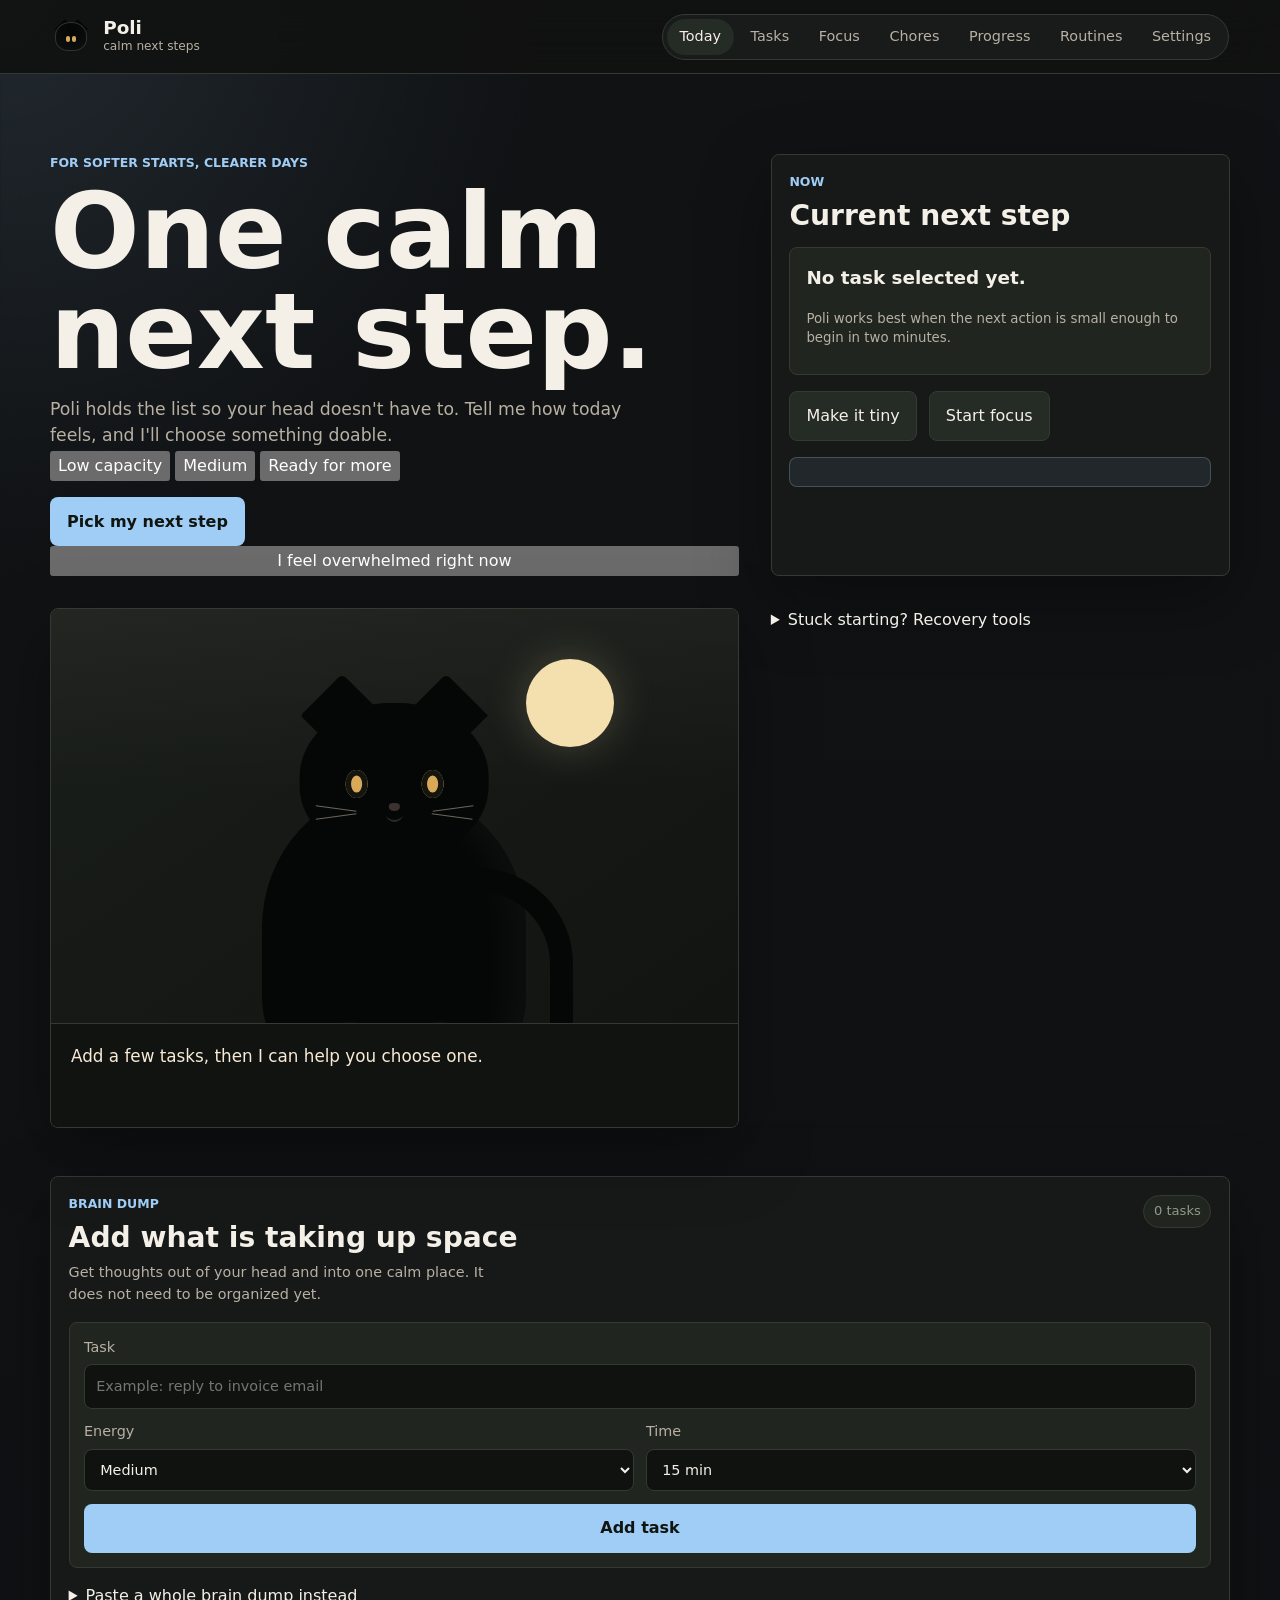
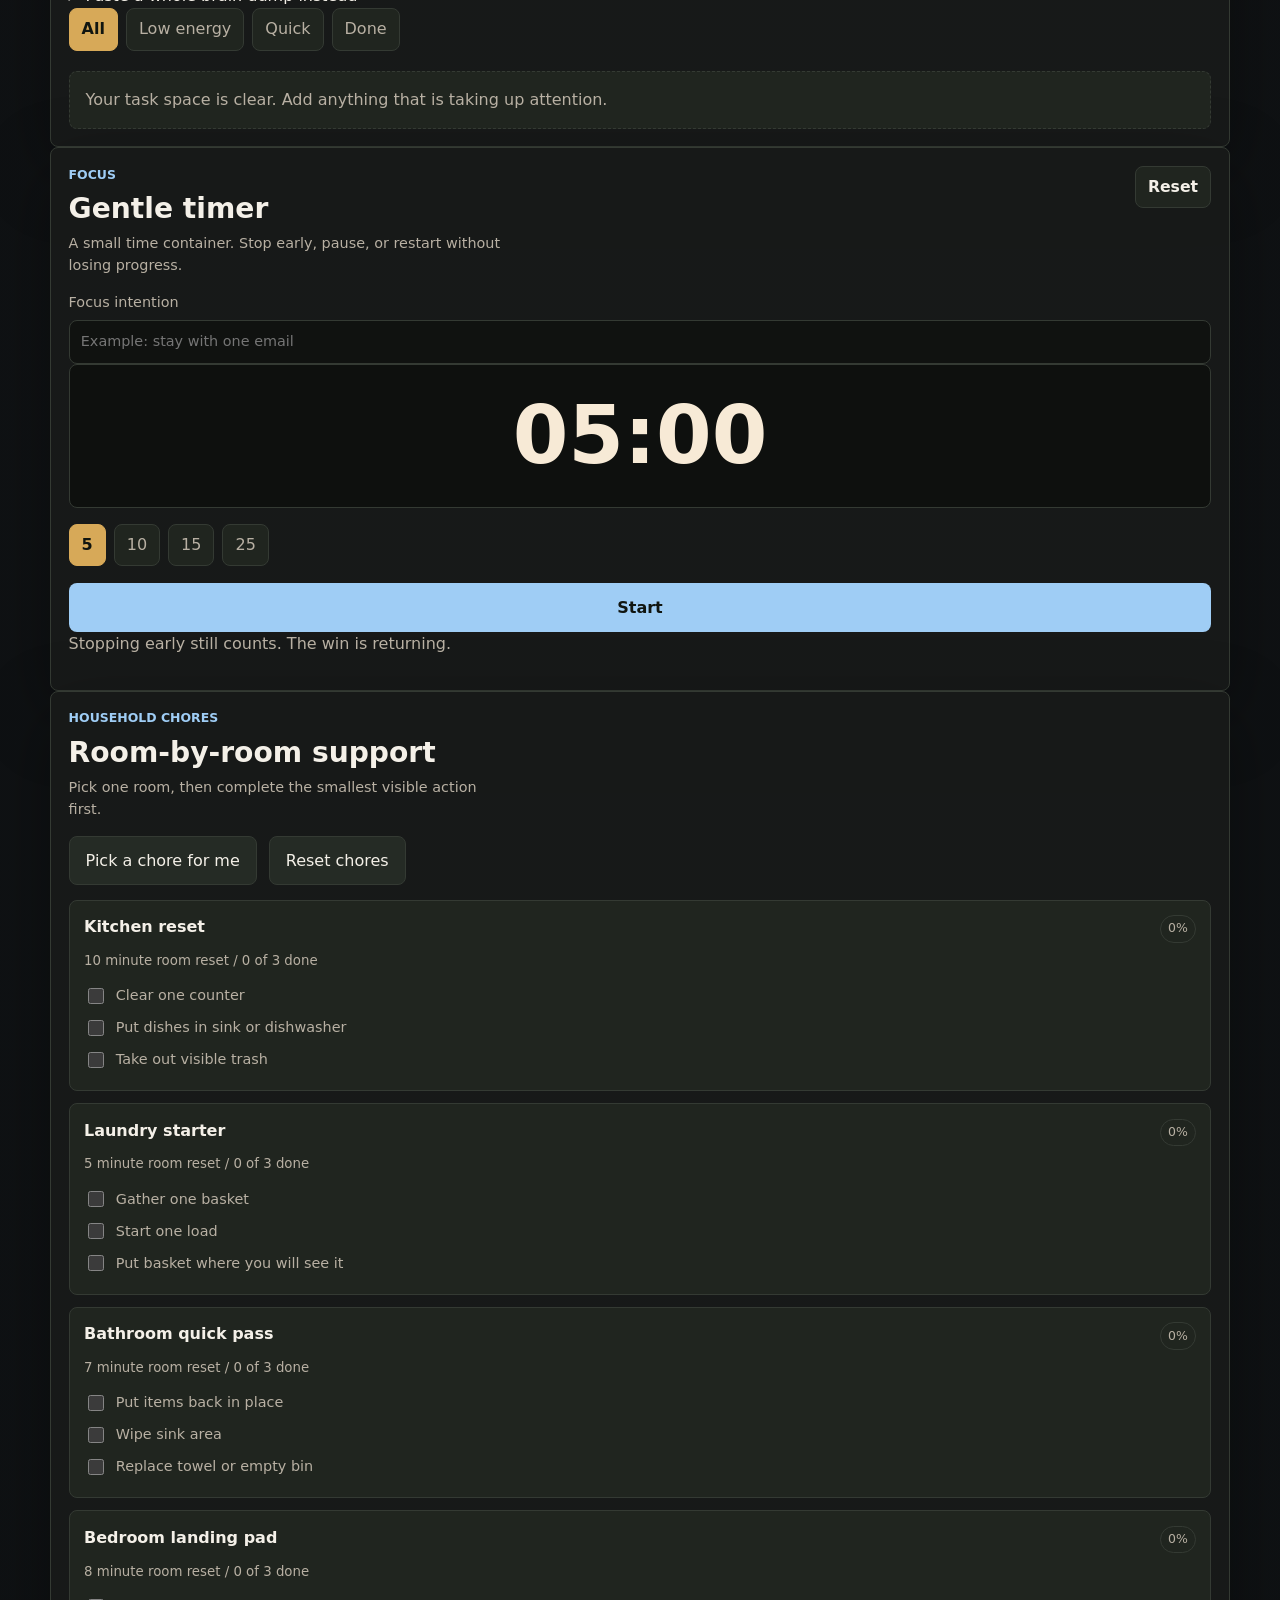
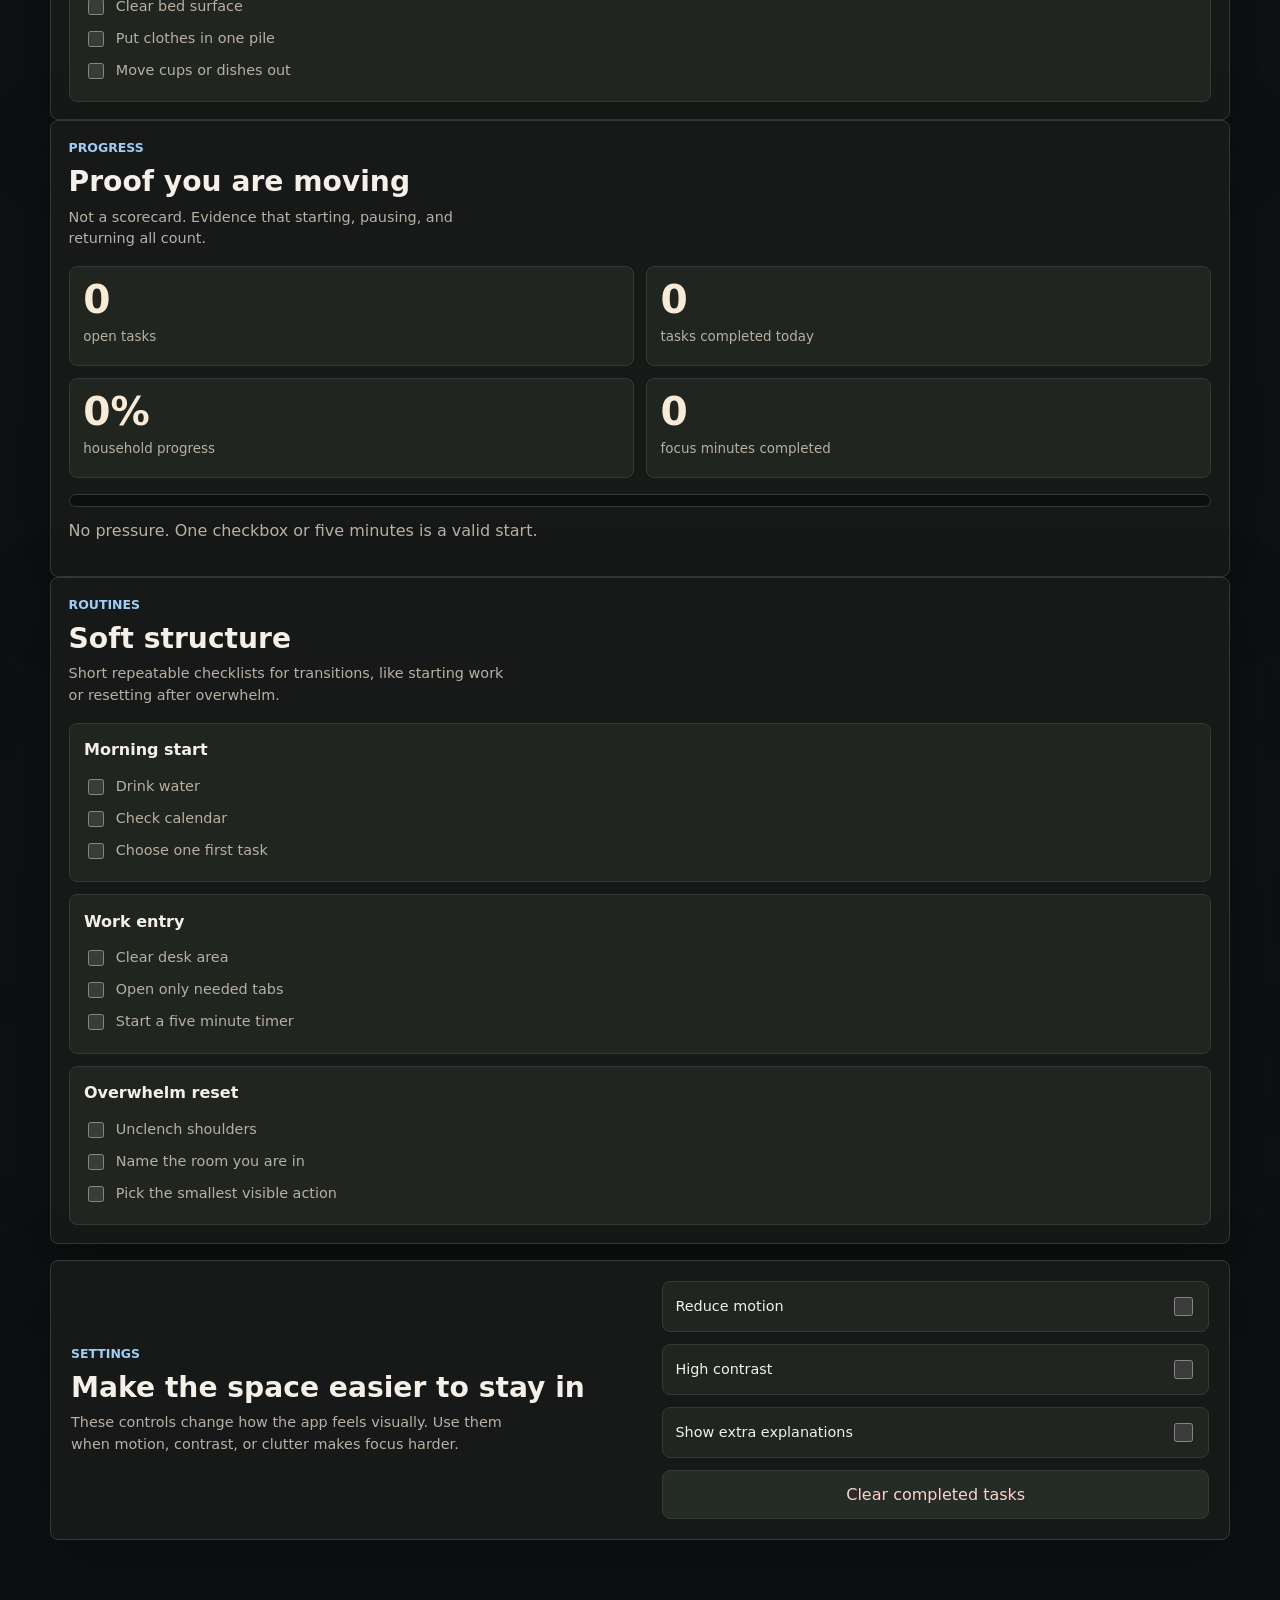
==== commit 469a8dc6: "Update index.html" ====
--- a/index.html
+++ b/index.html
@@ -10,7 +10,7 @@
   <body>
     <div class="app-shell" data-theme="dim">
       <header class="topbar">
-        <a class="brand" href="#today" aria-label="Poli home">
+        <a class="brand" href="#" data-nav="today" aria-label="Poli home">
           <span class="cat-mark" aria-hidden="true">
             <span class="cat-ear left"></span>
             <span class="cat-ear right"></span>
@@ -26,37 +26,37 @@
         </a>
 
         <nav class="section-tabs" aria-label="App sections">
-          <a href="#today" class="active">Today</a>
-          <a href="#start">Start</a>
-          <a href="#focus">Focus</a>
-          <a href="#chores">Chores</a>
-          <a href="#dashboard">Progress</a>
-          <a href="#routines">Routines</a>
-          <a href="#settings">Settings</a>
+          <a href="#" data-nav="today" class="active">Today</a>
+          <a href="#" data-nav="tasks">Tasks</a>
+          <a href="#" data-nav="focus">Focus</a>
+          <a href="#" data-nav="chores">Chores</a>
+          <a href="#" data-nav="progress">Progress</a>
+          <a href="#" data-nav="routines">Routines</a>
+          <a href="#" data-nav="settings">Settings</a>
         </nav>
       </header>
 
       <main>
-        <section class="hero" id="today" aria-labelledby="hero-title">
+        <!-- ════════════ TODAY — single calm landing, one action ════════════ -->
+        <section class="view hero active" id="view-today" data-view="today" aria-labelledby="hero-title">
           <div class="hero-copy">
-            <p class="eyebrow">For softer starts, clearer days, and kinder recovery.</p>
-            <h1 id="hero-title">Let Poli help you choose one calm next step.</h1>
-            <p>
-              A sensory-friendly task space for autistic and ADHD adults, built around tiny actions,
-              low-pressure focus, routines, and overwhelm recovery.
+            <p class="eyebrow">For softer starts, clearer days</p>
+            <h1 id="hero-title">One calm next step.</h1>
+            <p class="help-copy" id="todayHelp">
+              Poli holds the list so your head doesn't have to. Tell me how today feels, and I'll choose
+              something doable.
             </p>
-            <p class="help-copy">
-              Start by writing down what is in your head. Poli keeps the list visible, then helps you
-              choose one doable step instead of trying to hold everything at once.
-            </p>
+
+            <div class="capacity-options" aria-label="Current capacity">
+              <button type="button" data-capacity="low">Low capacity</button>
+              <button type="button" data-capacity="medium" class="active">Medium</button>
+              <button type="button" data-capacity="high">Ready for more</button>
+            </div>
+
             <div class="hero-actions">
               <button class="primary-action" id="pickTaskButton" type="button">Pick my next step</button>
-              <button class="secondary-action" id="overwhelmButton" type="button">I feel overwhelmed</button>
-            </div>
-            <p class="button-help">
-              <strong>Pick my next step</strong> chooses a low-effort task for you. <strong>I feel overwhelmed</strong>
-              simplifies the screen and shows the smallest possible action.
-            </p>
+            </div>
+            <button class="quiet-link" id="overwhelmButton" type="button">I feel overwhelmed right now</button>
           </div>
 
           <aside class="companion-panel" aria-label="Poli companion">
@@ -84,79 +84,50 @@
               Add a few tasks, then I can help you choose one.
             </div>
           </aside>
-        </section>
-
-        <section class="launch-pad" id="start" aria-label="Start support">
-          <div class="panel checkin-panel">
-            <div class="panel-heading">
-              <div>
-                <p class="eyebrow">Start here</p>
-                <h2>Match the app to your capacity</h2>
-                <p class="section-help">
-                  Capacity changes day to day. Poli will pick gentler tasks when your energy is low.
-                </p>
-              </div>
-            </div>
-            <div class="capacity-options" aria-label="Current capacity">
-              <button type="button" data-capacity="low">Low capacity</button>
-              <button type="button" data-capacity="medium" class="active">Medium</button>
-              <button type="button" data-capacity="high">Ready for more</button>
-            </div>
-          </div>
-
-          <div class="panel capture-panel">
-            <div class="panel-heading">
-              <div>
-                <p class="eyebrow">Messy capture</p>
-                <h2>Paste the whole brain dump</h2>
-                <p class="section-help">
-                  Use this when single-task entry is too slow. Each line becomes a task, and Poli gives it
-                  a gentle time estimate.
-                </p>
-              </div>
-            </div>
-            <label>
-              Brain dump text
-              <textarea id="brainDumpText" rows="5" placeholder="Example:
-reply to Mina
-laundry
-book dentist
-clean kitchen counter"></textarea>
-            </label>
-            <button class="primary-action full" id="compileDumpButton" type="button">Turn into tasks</button>
-          </div>
-
-          <div class="panel rescue-panel">
-            <div class="panel-heading">
-              <div>
-                <p class="eyebrow">If stuck</p>
-                <h2>Recovery tools</h2>
-                <p class="section-help">
-                  These are for task paralysis, demand avoidance, or returning after distraction.
-                </p>
-              </div>
-            </div>
-            <div class="rescue-actions">
-              <button type="button" id="twoMinuteButton">Give me a 2-minute start</button>
-              <button type="button" id="bodyDoubleButton">Body-double script</button>
-              <button type="button" id="breakButton">I need a reset break</button>
-            </div>
-            <div class="rescue-output" id="rescueOutput" aria-live="polite">
-              Pick one when starting feels blocked.
-            </div>
-          </div>
-        </section>
-
-        <section class="workspace-grid" aria-label="Productivity workspace">
+
+          <!-- Now card sits right under the landing so the chosen step is the very next thing seen -->
+          <div class="panel next-panel now-panel">
+            <div class="panel-heading">
+              <div>
+                <p class="eyebrow">Now</p>
+                <h2>Current next step</h2>
+              </div>
+            </div>
+            <div class="next-card" id="nextCard">
+              <p>No task selected yet.</p>
+              <small>Poli works best when the next action is small enough to begin in two minutes.</small>
+            </div>
+            <div class="micro-actions">
+              <button type="button" id="makeTinyButton">Make it tiny</button>
+              <button type="button" id="startFocusButton" data-nav="focus">Start focus</button>
+            </div>
+            <div class="tiny-steps" id="tinySteps" hidden></div>
+          </div>
+
+          <details class="rescue-disclosure">
+            <summary>Stuck starting? Recovery tools</summary>
+            <div class="panel rescue-panel">
+              <p class="section-help">For task paralysis, demand avoidance, or returning after distraction.</p>
+              <div class="rescue-actions">
+                <button type="button" id="twoMinuteButton">Give me a 2-minute start</button>
+                <button type="button" id="bodyDoubleButton">Body-double script</button>
+                <button type="button" id="breakButton">I need a reset break</button>
+              </div>
+              <div class="rescue-output" id="rescueOutput" aria-live="polite">
+                Pick one when starting feels blocked.
+              </div>
+            </div>
+          </details>
+        </section>
+
+        <!-- ════════════ TASKS — brain dump + list, on its own ════════════ -->
+        <section class="view" id="view-tasks" data-view="tasks" aria-label="Tasks">
           <div class="panel task-panel">
             <div class="panel-heading">
               <div>
                 <p class="eyebrow">Brain dump</p>
                 <h2>Add what is taking up space</h2>
-                <p class="section-help">
-                  Brain dump is for getting thoughts out of your head and into one calm place. It does
-                  not need to be organized yet.
-                </p>
+                <p class="section-help">Get thoughts out of your head and into one calm place. It does not need to be organized yet.</p>
               </div>
               <span class="task-count" id="taskCount">0 tasks</span>
             </div>
@@ -174,7 +145,6 @@
                     <option value="medium" selected>Medium</option>
                     <option value="high">High</option>
                   </select>
-                  <span class="field-help">How much effort this may take today.</span>
                 </label>
                 <label>
                   Time
@@ -185,11 +155,25 @@
                     <option value="25">25 min</option>
                     <option value="45">45 min</option>
                   </select>
-                  <span class="field-help">A rough guess, not a promise.</span>
                 </label>
               </div>
               <button class="primary-action full" type="submit">Add task</button>
             </form>
+
+            <details class="capture-disclosure">
+              <summary>Paste a whole brain dump instead</summary>
+              <div class="capture-inline">
+                <label>
+                  Brain dump text
+                  <textarea id="brainDumpText" rows="4" placeholder="Example:
+reply to Mina
+laundry
+book dentist
+clean kitchen counter"></textarea>
+                </label>
+                <button class="secondary-action full" id="compileDumpButton" type="button">Turn into tasks</button>
+              </div>
+            </details>
 
             <div class="filters" aria-label="Task filters">
               <button type="button" class="chip active" data-filter="all">All</button>
@@ -200,38 +184,16 @@
 
             <ul class="task-list" id="taskList" aria-live="polite"></ul>
           </div>
-
-          <div class="panel next-panel">
-            <div class="panel-heading">
-              <div>
-                <p class="eyebrow">Now</p>
-                <h2>Current next step</h2>
-                <p class="section-help">
-                  This is the one thing to look at right now, so the whole list does not have to compete
-                  for your attention.
-                </p>
-              </div>
-            </div>
-            <div class="next-card" id="nextCard">
-              <p>No task selected yet.</p>
-              <small>Poli works best when the next action is small enough to begin in two minutes.</small>
-            </div>
-            <div class="micro-actions">
-              <button type="button" id="makeTinyButton">Make it tiny</button>
-              <button type="button" id="startFocusButton">Start focus</button>
-            </div>
-            <div class="tiny-steps" id="tinySteps" hidden></div>
-          </div>
-
-          <div class="panel focus-panel" id="focus">
+        </section>
+
+        <!-- ════════════ FOCUS — timer alone ════════════ -->
+        <section class="view" id="view-focus" data-view="focus" aria-label="Focus">
+          <div class="panel focus-panel">
             <div class="panel-heading">
               <div>
                 <p class="eyebrow">Focus</p>
                 <h2>Gentle timer</h2>
-                <p class="section-help">
-                  Focus gives your brain a small time container. You can stop early, pause, or restart
-                  without losing progress.
-                </p>
+                <p class="section-help">A small time container. Stop early, pause, or restart without losing progress.</p>
               </div>
               <button type="button" class="icon-button" id="resetTimerButton" aria-label="Reset timer">Reset</button>
             </div>
@@ -252,16 +214,34 @@
             <button class="primary-action full" type="button" id="timerToggleButton">Start</button>
             <p class="gentle-copy">Stopping early still counts. The win is returning.</p>
           </div>
-
-          <div class="panel dashboard-panel" id="dashboard">
+        </section>
+
+        <!-- ════════════ CHORES — own view ════════════ -->
+        <section class="view" id="view-chores" data-view="chores" aria-label="Chores">
+          <div class="panel chores-panel">
+            <div class="panel-heading">
+              <div>
+                <p class="eyebrow">Household chores</p>
+                <h2>Room-by-room support</h2>
+                <p class="section-help">Pick one room, then complete the smallest visible action first.</p>
+              </div>
+            </div>
+            <div class="chore-tools">
+              <button type="button" class="secondary-action" id="pickChoreButton">Pick a chore for me</button>
+              <button type="button" class="secondary-action" id="resetChoresButton">Reset chores</button>
+            </div>
+            <div class="chore-list" id="choreList"></div>
+          </div>
+        </section>
+
+        <!-- ════════════ PROGRESS — own view ════════════ -->
+        <section class="view" id="view-progress" data-view="progress" aria-label="Progress">
+          <div class="panel dashboard-panel">
             <div class="panel-heading">
               <div>
                 <p class="eyebrow">Progress</p>
                 <h2>Proof you are moving</h2>
-                <p class="section-help">
-                  This is not a scorecard. It shows visible progress so your brain has evidence that
-                  starting, pausing, and returning all count.
-                </p>
+                <p class="section-help">Not a scorecard. Evidence that starting, pausing, and returning all count.</p>
               </div>
             </div>
             <div class="progress-grid" id="progressGrid" aria-live="polite"></div>
@@ -270,41 +250,24 @@
             </div>
             <p class="gentle-copy" id="progressMessage">Add a task or chore to begin tracking progress.</p>
           </div>
-
-          <div class="panel chores-panel" id="chores">
-            <div class="panel-heading">
-              <div>
-                <p class="eyebrow">Household chores</p>
-                <h2>Room-by-room support</h2>
-                <p class="section-help">
-                  Chores can feel too vague to start. Pick one room, then complete the smallest visible
-                  action first.
-                </p>
-              </div>
-            </div>
-            <div class="chore-tools">
-              <button type="button" class="secondary-action" id="pickChoreButton">Pick a chore for me</button>
-              <button type="button" class="secondary-action" id="resetChoresButton">Reset chores</button>
-            </div>
-            <div class="chore-list" id="choreList"></div>
-          </div>
-
-          <div class="panel routine-panel" id="routines">
+        </section>
+
+        <!-- ════════════ ROUTINES — own view ════════════ -->
+        <section class="view" id="view-routines" data-view="routines" aria-label="Routines">
+          <div class="panel routine-panel">
             <div class="panel-heading">
               <div>
                 <p class="eyebrow">Routines</p>
                 <h2>Soft structure</h2>
-                <p class="section-help">
-                  Routines are short repeatable checklists for transitions, like starting work or resetting
-                  after overwhelm.
-                </p>
+                <p class="section-help">Short repeatable checklists for transitions, like starting work or resetting after overwhelm.</p>
               </div>
             </div>
             <div class="routine-list" id="routineList"></div>
           </div>
         </section>
 
-        <section class="settings-band" id="settings" aria-labelledby="settings-title">
+        <!-- ════════════ SETTINGS — tucked away, last tab ════════════ -->
+        <section class="view settings-band" id="view-settings" data-view="settings" aria-labelledby="settings-title">
           <div>
             <p class="eyebrow">Settings</p>
             <h2 id="settings-title">Make the space easier to stay in</h2>
@@ -323,7 +286,7 @@
               <input id="contrastToggle" type="checkbox">
             </label>
             <label class="toggle-row">
-              <span>Hide extra explanations</span>
+              <span>Show extra explanations</span>
               <input id="helpToggle" type="checkbox">
             </label>
             <button class="danger-action" id="clearDoneButton" type="button">Clear completed tasks</button>
--- a/styles.css
+++ b/styles.css
@@ -533,7 +533,20 @@
 }
 
 .task-panel {
-  grid-row: span 2;
+  grid-column: 1;
+  grid-row: 1 / span 3;
+  align-self: stretch;
+  height: 100%;
+}
+
+.next-panel    { grid-column: 2; grid-row: 1; }
+.focus-panel   { grid-column: 2; grid-row: 2; }
+.dashboard-panel { grid-column: 2; grid-row: 3; }
+
+.chores-panel,
+.routine-panel {
+  grid-column: 1 / -1;
+  grid-row: auto;
 }
 
 .panel-heading {
@@ -812,11 +825,6 @@
   accent-color: var(--sage);
 }
 
-.dashboard-panel,
-.chores-panel {
-  grid-column: span 1;
-}
-
 .progress-grid {
   display: grid;
   grid-template-columns: repeat(2, minmax(0, 1fr));
@@ -946,6 +954,20 @@
     grid-template-columns: 1fr;
   }
 
+  .workspace-grid {
+    grid-template-rows: auto;
+  }
+
+  .task-panel,
+  .next-panel,
+  .focus-panel,
+  .dashboard-panel,
+  .chores-panel,
+  .routine-panel {
+    grid-column: 1;
+    grid-row: auto;
+  }
+
   .hero {
     min-height: auto;
     padding-top: 1rem;
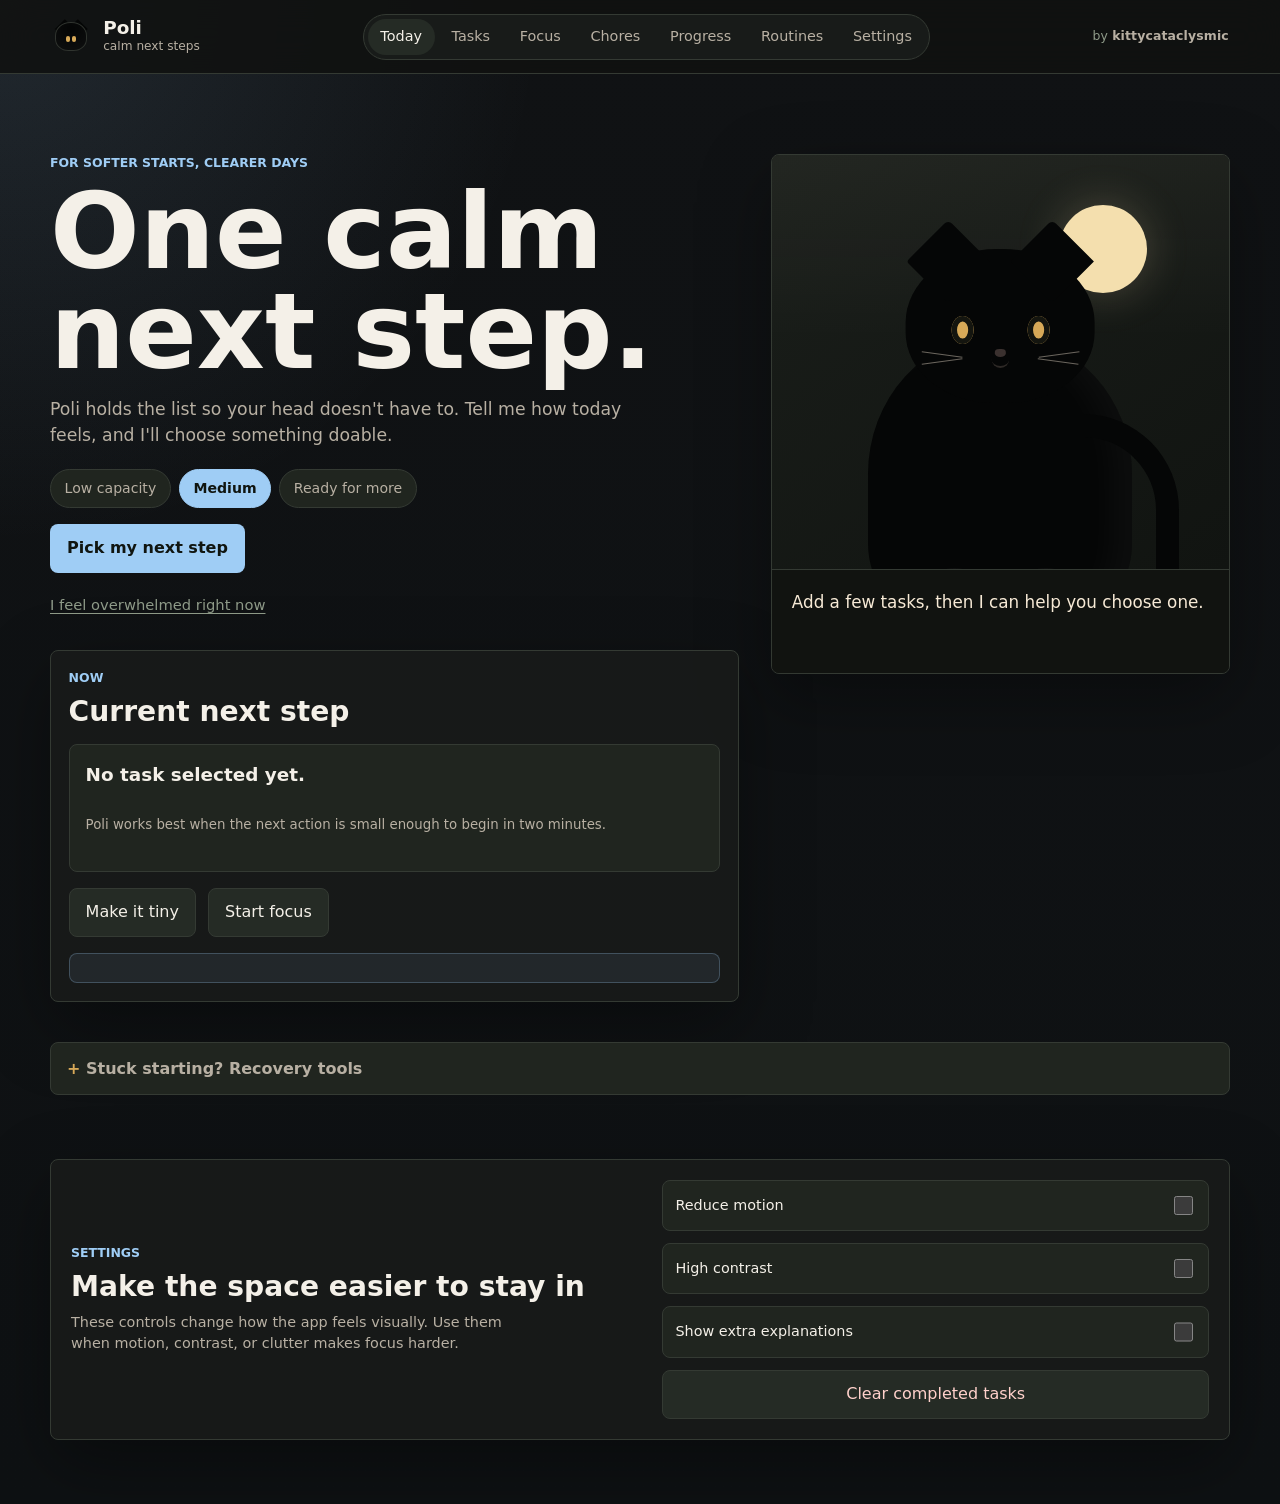
==== commit 12bf1556: "Update index.html" ====
--- a/index.html
+++ b/index.html
@@ -34,6 +34,10 @@
           <a href="#" data-nav="routines">Routines</a>
           <a href="#" data-nav="settings">Settings</a>
         </nav>
+
+        <a class="topbar-credit" href="https://poli-ausome.vercel.app/#" target="_blank" rel="noopener" aria-label="Poli by kittycataclysmic">
+          by <strong>kittycataclysmic</strong>
+        </a>
       </header>
 
       <main>
--- a/styles.css
+++ b/styles.css
@@ -161,6 +161,22 @@
   right: .62rem;
 }
 
+.topbar-credit {
+  flex-shrink: 0;
+  min-width: max-content;
+  font-size: .78rem;
+  color: var(--quiet);
+  letter-spacing: .01em;
+}
+
+.topbar-credit strong {
+  color: var(--muted);
+  font-weight: 700;
+}
+
+.topbar-credit:hover { color: var(--text); }
+.topbar-credit:hover strong { color: var(--cream); }
+
 .section-tabs {
   display: flex;
   gap: .25rem;
@@ -185,6 +201,32 @@
   color: var(--text);
 }
 
+/* ── View routing — only one section visible at a time ── */
+.view {
+  display: none;
+}
+
+/* Use revert so each view uses its own declared display type.
+   The hero needs grid; panels need block; settings-band needs grid.
+   revert hands control back to the element's own rules. */
+.view.active {
+  display: revert;
+  animation: view-in .22s ease;
+}
+
+/* Explicit fallback for browsers with weak revert support */
+.hero.active          { display: grid; }
+.settings-band.active { display: grid; }
+
+@keyframes view-in {
+  from { opacity: 0; transform: translateY(6px); }
+  to   { opacity: 1; transform: translateY(0); }
+}
+
+.reduced-motion .view.active {
+  animation: none;
+}
+
 main {
   width: min(1180px, calc(100% - 2rem));
   margin: 0 auto;
@@ -194,17 +236,142 @@
 .hero {
   display: grid;
   grid-template-columns: minmax(0, 1.2fr) minmax(280px, .8fr);
+  grid-template-areas:
+    "copy companion"
+    "now  companion"
+    "rescue rescue";
   gap: clamp(1rem, 3vw, 2rem);
-  align-items: stretch;
-  min-height: min(680px, calc(100vh - 5.5rem));
+  align-items: start;
   padding: clamp(1.25rem, 4vw, 3rem) 0;
 }
+
+.hero-copy { grid-area: copy; }
+.companion-panel { grid-area: companion; }
+.now-panel { grid-area: now; margin-top: -0.25rem; }
+.rescue-disclosure { grid-area: rescue; }
 
 .hero-copy {
   display: flex;
   flex-direction: column;
   justify-content: center;
   max-width: 720px;
+}
+
+.quiet-link {
+  align-self: flex-start;
+  margin-top: .9rem;
+  padding: .4rem 0;
+  color: var(--quiet);
+  background: none;
+  border: none;
+  font-size: .92rem;
+  text-decoration: underline;
+  text-underline-offset: 3px;
+  min-height: 0;
+}
+
+.quiet-link:hover {
+  color: var(--text);
+}
+
+.capacity-options {
+  display: flex;
+  flex-wrap: wrap;
+  gap: .5rem;
+  margin-top: 1.1rem;
+}
+
+.capacity-options button {
+  padding: .5rem .85rem;
+  color: var(--muted);
+  background: var(--surface-soft);
+  border: 1px solid var(--line);
+  border-radius: 999px;
+  font-size: .88rem;
+}
+
+.capacity-options button.active {
+  color: #101510;
+  background: var(--sage);
+  border-color: var(--sage);
+  font-weight: 800;
+}
+
+/* Recovery tools — collapsed by default, opens on demand */
+.rescue-disclosure {
+  margin-top: .5rem;
+}
+
+.rescue-disclosure summary {
+  padding: .85rem 1rem;
+  color: var(--muted);
+  background: var(--surface-soft);
+  border: 1px solid var(--line);
+  border-radius: var(--radius);
+  font-weight: 700;
+  cursor: pointer;
+  list-style: none;
+}
+
+.rescue-disclosure summary::-webkit-details-marker {
+  display: none;
+}
+
+.rescue-disclosure summary::before {
+  content: "+ ";
+  color: var(--amber);
+}
+
+.rescue-disclosure[open] summary::before {
+  content: "– ";
+}
+
+.rescue-disclosure[open] summary {
+  border-radius: var(--radius) var(--radius) 0 0;
+  border-bottom-color: transparent;
+}
+
+.rescue-disclosure .rescue-panel {
+  border-radius: 0 0 var(--radius) var(--radius);
+  box-shadow: none;
+}
+
+/* Brain-dump paste — collapsed inside the Tasks view */
+.capture-disclosure {
+  margin: 0 0 1rem;
+}
+
+.capture-disclosure summary {
+  padding: .6rem .1rem;
+  color: var(--sage);
+  background: none;
+  border: none;
+  font-weight: 700;
+  font-size: .9rem;
+  cursor: pointer;
+  list-style: none;
+}
+
+.capture-disclosure summary::-webkit-details-marker {
+  display: none;
+}
+
+.capture-disclosure summary::before {
+  content: "+ ";
+}
+
+.capture-disclosure[open] summary::before {
+  content: "– ";
+}
+
+.capture-inline {
+  display: grid;
+  gap: .7rem;
+  padding: .9rem;
+  margin-bottom: .25rem;
+  background: var(--surface-soft);
+  border: 1px solid var(--line);
+  border-radius: var(--radius);
 }
 
 .eyebrow {
@@ -248,6 +415,25 @@
 .section-help,
 .field-help {
   color: var(--muted);
+}
+
+/* Extra explanations are tucked away by default — reduces wall-of-text density.
+   Toggling "Show extra explanations" in Settings reveals them. */
+.section-help,
+.field-help,
+.button-help {
+  display: none;
+}
+
+.show-help .section-help,
+.show-help .field-help,
+.show-help .button-help {
+  display: block;
+}
+
+/* Settings explains its own toggles — keep that one visible regardless */
+.settings-band .section-help {
+  display: block;
 }
 
 .help-copy {
@@ -521,32 +707,8 @@
   font-size: 1.05rem;
 }
 
-.workspace-grid {
-  display: grid;
-  grid-template-columns: minmax(0, 1.15fr) minmax(280px, .85fr);
-  gap: 1rem;
-  align-items: start;
-}
-
 .panel {
   padding: 1.1rem;
-}
-
-.task-panel {
-  grid-column: 1;
-  grid-row: 1 / span 3;
-  align-self: stretch;
-  height: 100%;
-}
-
-.next-panel    { grid-column: 2; grid-row: 1; }
-.focus-panel   { grid-column: 2; grid-row: 2; }
-.dashboard-panel { grid-column: 2; grid-row: 3; }
-
-.chores-panel,
-.routine-panel {
-  grid-column: 1 / -1;
-  grid-row: auto;
 }
 
 .panel-heading {
@@ -769,6 +931,23 @@
   font-size: clamp(3rem, 7vw, 5rem);
   font-variant-numeric: tabular-nums;
   font-weight: 900;
+}
+
+.timer-progress {
+  height: .6rem;
+  margin-bottom: .8rem;
+  overflow: hidden;
+  background: #0e100e;
+  border: 1px solid var(--line);
+  border-radius: 999px;
+}
+
+.timer-progress span {
+  display: block;
+  width: 0%;
+  height: 100%;
+  background: linear-gradient(90deg, var(--sage), var(--amber));
+  transition: width 1s linear;
 }
 
 .focus-panel .panel-heading {
@@ -944,32 +1123,26 @@
     flex-direction: column;
   }
 
+  .topbar-credit { display: none; }
+
   .section-tabs {
     width: 100%;
   }
 
-  .hero,
-  .workspace-grid,
+  .hero {
+    grid-template-columns: 1fr;
+    grid-template-areas:
+      "companion"
+      "copy"
+      "now"
+      "rescue";
+  }
+
   .settings-band {
     grid-template-columns: 1fr;
   }
 
-  .workspace-grid {
-    grid-template-rows: auto;
-  }
-
-  .task-panel,
-  .next-panel,
-  .focus-panel,
-  .dashboard-panel,
-  .chores-panel,
-  .routine-panel {
-    grid-column: 1;
-    grid-row: auto;
-  }
-
   .hero {
-    min-height: auto;
     padding-top: 1rem;
   }
 
